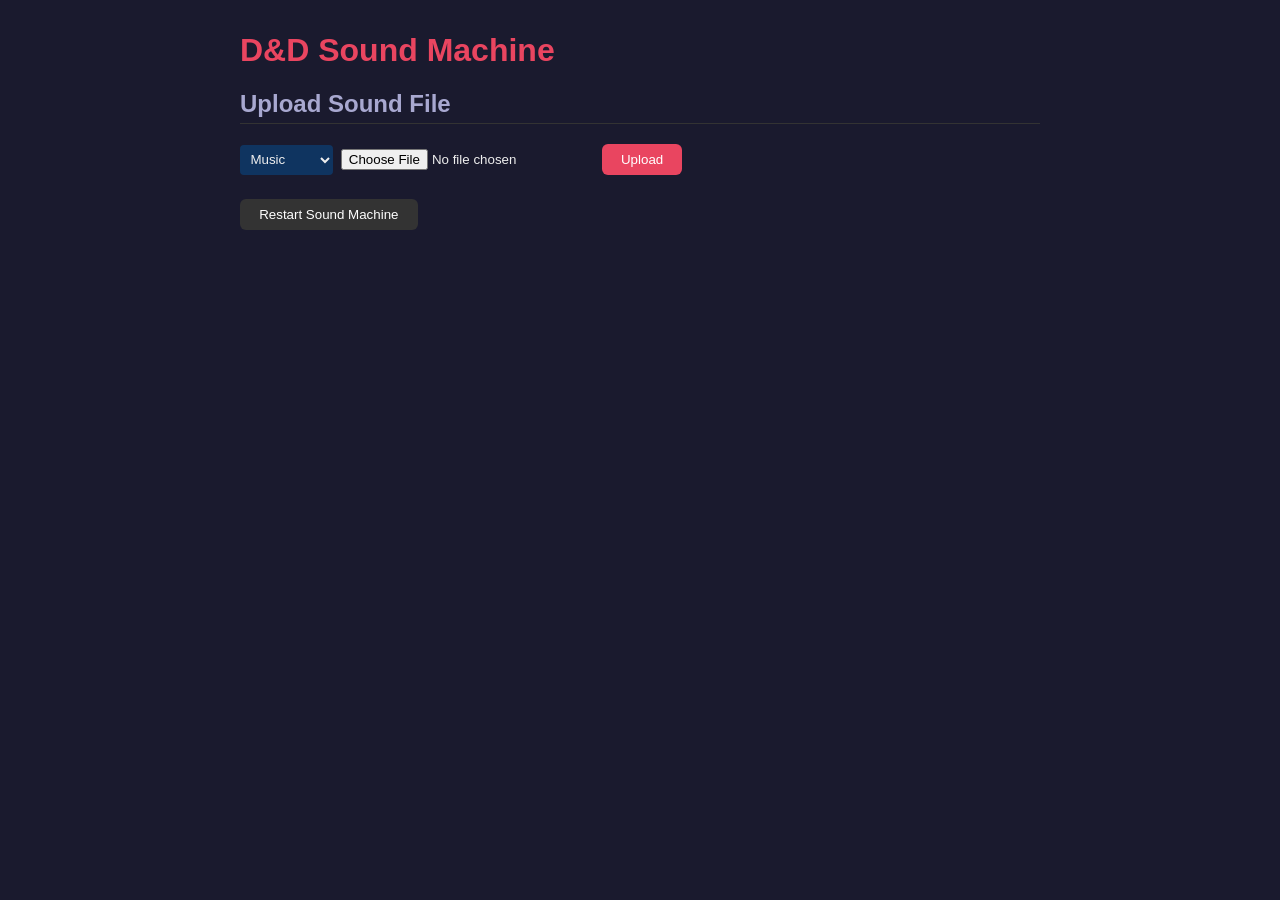
==== static/index.html @ 75ef9ec5 "feat: complete all phases — streaming music, web UI, sound files" ====
<!DOCTYPE html>
<html lang="en">
<head>
  <meta charset="UTF-8">
  <meta name="viewport" content="width=device-width, initial-scale=1.0">
  <title>D&D Sound Machine</title>
  <style>
    body { font-family: sans-serif; max-width: 800px; margin: 2rem auto; padding: 0 1rem; background: #1a1a2e; color: #eee; }
    h1 { color: #e94560; }
    h2 { color: #a8a8d0; border-bottom: 1px solid #333; padding-bottom: 0.3rem; }
    .grid { display: grid; grid-template-columns: repeat(3, 1fr); gap: 0.75rem; margin-bottom: 1.5rem; }
    .slot { background: #16213e; border: 1px solid #333; border-radius: 8px; padding: 0.75rem; }
    .slot label { display: block; font-size: 0.75rem; color: #888; margin-bottom: 0.4rem; }
    .slot select { width: 100%; background: #0f3460; color: #eee; border: none; padding: 0.3rem; border-radius: 4px; }
    .upload-row { display: flex; gap: 0.5rem; align-items: center; margin-bottom: 1.5rem; flex-wrap: wrap; }
    .upload-row select { background: #0f3460; color: #eee; border: none; padding: 0.4rem; border-radius: 4px; }
    button { background: #e94560; color: #fff; border: none; padding: 0.5rem 1.2rem; border-radius: 6px; cursor: pointer; }
    button:hover { background: #c73652; }
    button.secondary { background: #333; }
    button.secondary:hover { background: #555; }
    #status { margin-top: 1rem; padding: 0.5rem 1rem; border-radius: 6px; display: none; }
    #status.ok { background: #1a4a1a; color: #6f6; display: block; }
    #status.err { background: #4a1a1a; color: #f66; display: block; }
  </style>
</head>
<body>
  <h1>D&D Sound Machine</h1>

  <div id="groups"></div>

  <h2>Upload Sound File</h2>
  <div class="upload-row">
    <select id="upload-group">
      <option value="music">Music</option>
      <option value="ambiance">Ambiance</option>
      <option value="effects">Effects</option>
    </select>
    <input type="file" id="upload-file" accept=".wav,.ogg,.mp3">
    <button onclick="uploadFile()">Upload</button>
  </div>

  <button class="secondary" onclick="restartService()">Restart Sound Machine</button>
  <div id="status"></div>

  <script>
    let configData = {};
    const GROUP_LABELS = { music: "Music", ambiance: "Ambiance", effects: "Effects" };

    async function loadConfig() {
      const res = await fetch("/api/config");
      configData = await res.json();
      renderGroups();
    }

    function renderGroups() {
      const container = document.getElementById("groups");
      container.innerHTML = "";
      for (const [group, label] of Object.entries(GROUP_LABELS)) {
        const section = document.createElement("div");
        section.innerHTML = `<h2>${label}</h2>`;
        const grid = document.createElement("div");
        grid.className = "grid";
        const slots = configData.sounds[group];
        const available = configData.available[group];
        slots.forEach((current, i) => {
          const slot = document.createElement("div");
          slot.className = "slot";
          slot.innerHTML = `<label>Button ${i + 1}</label>`;
          const sel = document.createElement("select");
          sel.innerHTML = `<option value="">— none —</option>` +
            available.map(f => `<option value="${f}" ${f === current ? "selected" : ""}>${f.split("/").pop()}</option>`).join("");
          sel.onchange = () => remapSlot(group, i, sel.value || null);
          slot.appendChild(sel);
          grid.appendChild(slot);
        });
        section.appendChild(grid);
        container.appendChild(section);
      }
    }

    async function remapSlot(group, index, path) {
      const res = await fetch(`/api/sounds/${group}/${index}`, {
        method: "PUT",
        headers: { "Content-Type": "application/json" },
        body: JSON.stringify({ path }),
      });
      const data = await res.json();
      showStatus(data.ok ? "Saved!" : `Error: ${data.error}`, data.ok ? "ok" : "err");
    }

    async function uploadFile() {
      const group = document.getElementById("upload-group").value;
      const fileInput = document.getElementById("upload-file");
      if (!fileInput.files.length) { showStatus("Select a file first.", "err"); return; }
      const form = new FormData();
      form.append("file", fileInput.files[0]);
      const res = await fetch(`/api/upload/${group}`, { method: "POST", body: form });
      const data = await res.json();
      if (data.ok) {
        showStatus(`Uploaded: ${data.path}`, "ok");
        await loadConfig();
      } else {
        showStatus(`Error: ${data.error}`, "err");
      }
    }

    async function restartService() {
      showStatus("Restarting...", "ok");
      const res = await fetch("/api/restart", { method: "POST" });
      const data = await res.json();
      showStatus(data.ok ? "Restarted successfully." : `Error: ${data.error}`, data.ok ? "ok" : "err");
    }

    function showStatus(msg, cls) {
      const el = document.getElementById("status");
      el.textContent = msg;
      el.className = cls;
    }

    loadConfig();
  </script>
</body>
</html>
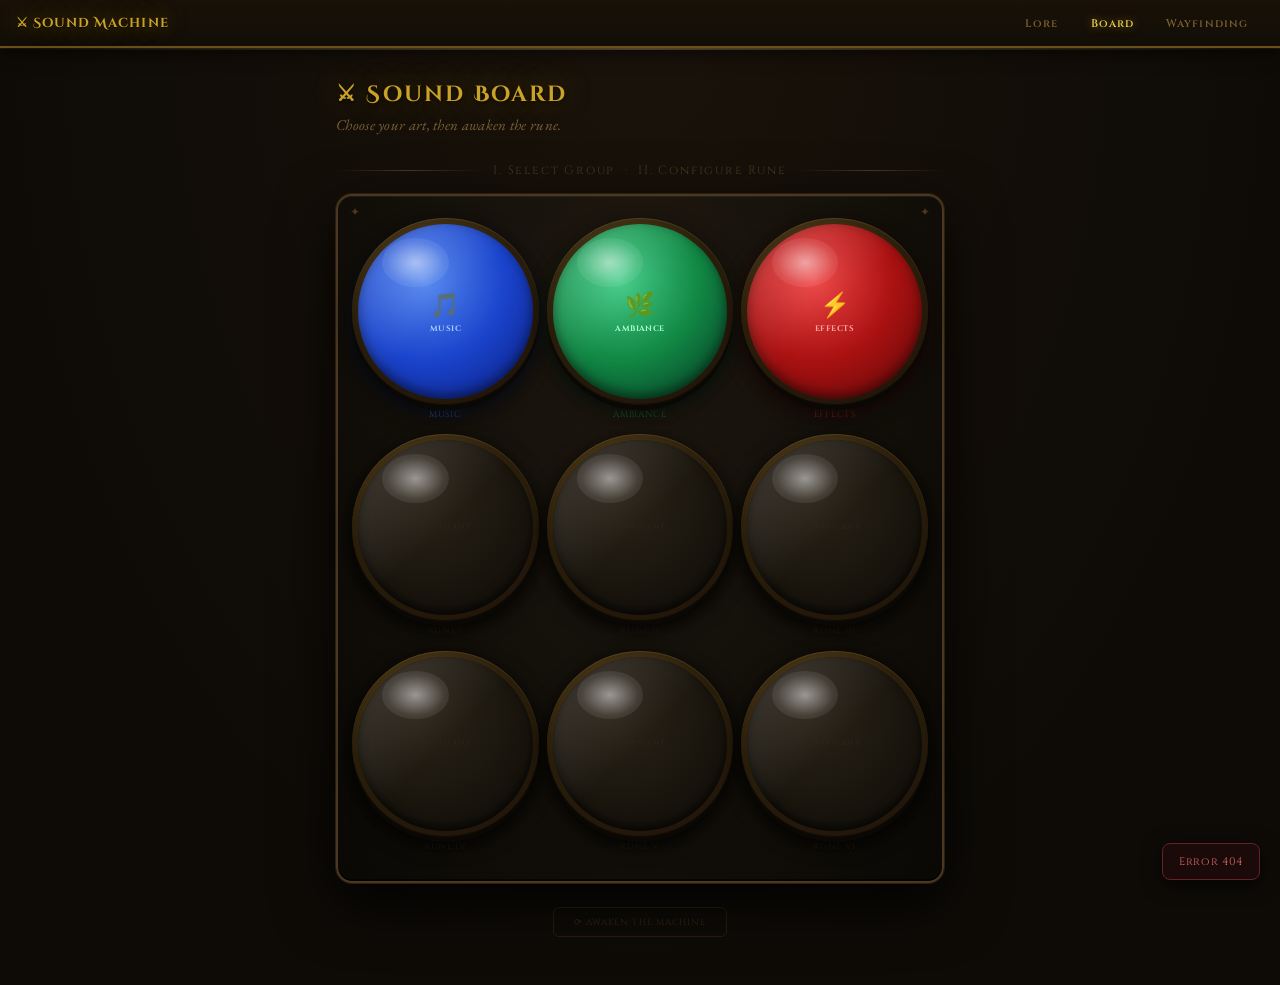
==== commit b670dbd3: "feat: D&D web UI redesign with playlist support - Redesign Flask web UI with D&D dark fantasy theme " ====
--- a/static/index.html
+++ b/static/index.html
@@ -3,121 +3,144 @@
 <head>
   <meta charset="UTF-8">
   <meta name="viewport" content="width=device-width, initial-scale=1.0">
-  <title>D&D Sound Machine</title>
-  <style>
-    body { font-family: sans-serif; max-width: 800px; margin: 2rem auto; padding: 0 1rem; background: #1a1a2e; color: #eee; }
-    h1 { color: #e94560; }
-    h2 { color: #a8a8d0; border-bottom: 1px solid #333; padding-bottom: 0.3rem; }
-    .grid { display: grid; grid-template-columns: repeat(3, 1fr); gap: 0.75rem; margin-bottom: 1.5rem; }
-    .slot { background: #16213e; border: 1px solid #333; border-radius: 8px; padding: 0.75rem; }
-    .slot label { display: block; font-size: 0.75rem; color: #888; margin-bottom: 0.4rem; }
-    .slot select { width: 100%; background: #0f3460; color: #eee; border: none; padding: 0.3rem; border-radius: 4px; }
-    .upload-row { display: flex; gap: 0.5rem; align-items: center; margin-bottom: 1.5rem; flex-wrap: wrap; }
-    .upload-row select { background: #0f3460; color: #eee; border: none; padding: 0.4rem; border-radius: 4px; }
-    button { background: #e94560; color: #fff; border: none; padding: 0.5rem 1.2rem; border-radius: 6px; cursor: pointer; }
-    button:hover { background: #c73652; }
-    button.secondary { background: #333; }
-    button.secondary:hover { background: #555; }
-    #status { margin-top: 1rem; padding: 0.5rem 1rem; border-radius: 6px; display: none; }
-    #status.ok { background: #1a4a1a; color: #6f6; display: block; }
-    #status.err { background: #4a1a1a; color: #f66; display: block; }
-  </style>
+  <title>Sound Machine — Board</title>
+  <link href="https://fonts.googleapis.com/css2?family=Cinzel:wght@400;600;700;900&family=Cinzel+Decorative:wght@400;700&family=EB+Garamond:ital,wght@0,400;0,600;1,400&display=swap" rel="stylesheet">
+  <link rel="stylesheet" href="/static/styles.css">
 </head>
 <body>
-  <h1>D&D Sound Machine</h1>
 
-  <div id="groups"></div>
+<nav>
+  <span class="brand">⚔ Sound Machine</span>
+  <a href="/lore">Lore</a>
+  <a href="/" class="active">Board</a>
+  <a href="/wifi">Wayfinding</a>
+</nav>
 
-  <h2>Upload Sound File</h2>
-  <div class="upload-row">
-    <select id="upload-group">
-      <option value="music">Music</option>
-      <option value="ambiance">Ambiance</option>
-      <option value="effects">Effects</option>
-    </select>
-    <input type="file" id="upload-file" accept=".wav,.ogg,.mp3">
-    <button onclick="uploadFile()">Upload</button>
+<main>
+  <h1>⚔ Sound Board</h1>
+  <p class="subtitle">Choose your art, then awaken the rune.</p>
+
+  <div class="divider">I. Select Group &nbsp;·&nbsp; II. Configure Rune</div>
+
+  <div class="cabinet">
+    <div class="grid">
+
+      <!-- Group row -->
+      <div class="arcade-btn btn-music" onclick="selectGroup('music')">
+        <div class="dome-wrap">
+          <div class="dome-face">
+            <span class="dome-icon">🎵</span>
+            <span class="dome-label">Music</span>
+          </div>
+        </div>
+        <div class="btn-label">Music</div>
+      </div>
+
+      <div class="arcade-btn btn-ambiance" onclick="selectGroup('ambiance')">
+        <div class="dome-wrap">
+          <div class="dome-face">
+            <span class="dome-icon">🌿</span>
+            <span class="dome-label">Ambiance</span>
+          </div>
+        </div>
+        <div class="btn-label">Ambiance</div>
+      </div>
+
+      <div class="arcade-btn btn-effects" onclick="selectGroup('effects')">
+        <div class="dome-wrap">
+          <div class="dome-face">
+            <span class="dome-icon">⚡</span>
+            <span class="dome-label">Effects</span>
+          </div>
+        </div>
+        <div class="btn-label">Effects</div>
+      </div>
+
+      <!-- Sound slots 0–5 -->
+      <div class="arcade-btn btn-sound" data-slot="0" onclick="selectSlot(0)">
+        <div class="dome-wrap">
+          <div class="dome-face">
+            <span class="dome-label dome-slot-label">dormant</span>
+            <span class="dome-sub dome-slot-sub"></span>
+          </div>
+        </div>
+        <div class="btn-label">Rune I</div>
+      </div>
+
+      <div class="arcade-btn btn-sound" data-slot="1" onclick="selectSlot(1)">
+        <div class="dome-wrap">
+          <div class="dome-face">
+            <span class="dome-label dome-slot-label">dormant</span>
+            <span class="dome-sub dome-slot-sub"></span>
+          </div>
+        </div>
+        <div class="btn-label">Rune II</div>
+      </div>
+
+      <div class="arcade-btn btn-sound" data-slot="2" onclick="selectSlot(2)">
+        <div class="dome-wrap">
+          <div class="dome-face">
+            <span class="dome-label dome-slot-label">dormant</span>
+            <span class="dome-sub dome-slot-sub"></span>
+          </div>
+        </div>
+        <div class="btn-label">Rune III</div>
+      </div>
+
+      <div class="arcade-btn btn-sound" data-slot="3" onclick="selectSlot(3)">
+        <div class="dome-wrap">
+          <div class="dome-face">
+            <span class="dome-label dome-slot-label">dormant</span>
+            <span class="dome-sub dome-slot-sub"></span>
+          </div>
+        </div>
+        <div class="btn-label">Rune IV</div>
+      </div>
+
+      <div class="arcade-btn btn-sound" data-slot="4" onclick="selectSlot(4)">
+        <div class="dome-wrap">
+          <div class="dome-face">
+            <span class="dome-label dome-slot-label">dormant</span>
+            <span class="dome-sub dome-slot-sub"></span>
+          </div>
+        </div>
+        <div class="btn-label">Rune V</div>
+      </div>
+
+      <div class="arcade-btn btn-sound" data-slot="5" onclick="selectSlot(5)">
+        <div class="dome-wrap">
+          <div class="dome-face">
+            <span class="dome-label dome-slot-label">dormant</span>
+            <span class="dome-sub dome-slot-sub"></span>
+          </div>
+        </div>
+        <div class="btn-label">Rune VI</div>
+      </div>
+
+    </div>
   </div>
 
-  <button class="secondary" onclick="restartService()">Restart Sound Machine</button>
-  <div id="status"></div>
+  <!-- Config panel — hidden until a slot is selected -->
+  <div class="panel" id="config-panel" hidden>
+    <div class="panel-header">
+      <span class="panel-title" id="panel-title">Rune I — Music</span>
+      <span class="badge" id="panel-badge">🎵 Music</span>
+    </div>
+    <div class="field-label">Button Label</div>
+    <input class="field-input" type="text" id="label-input" maxlength="32" placeholder="e.g. Battle Theme">
+    <div id="panel-content"></div>
+    <div class="panel-actions">
+      <button class="btn-ghost" onclick="cancelSlot()">Cancel</button>
+      <button class="btn-primary" onclick="saveSlot()">Inscribe</button>
+    </div>
+  </div>
 
-  <script>
-    let configData = {};
-    const GROUP_LABELS = { music: "Music", ambiance: "Ambiance", effects: "Effects" };
+  <div class="footer-actions">
+    <button class="btn-restart" onclick="restartDevice()">⟳ Awaken the Machine</button>
+  </div>
+</main>
 
-    async function loadConfig() {
-      const res = await fetch("/api/config");
-      configData = await res.json();
-      renderGroups();
-    }
-
-    function renderGroups() {
-      const container = document.getElementById("groups");
-      container.innerHTML = "";
-      for (const [group, label] of Object.entries(GROUP_LABELS)) {
-        const section = document.createElement("div");
-        section.innerHTML = `<h2>${label}</h2>`;
-        const grid = document.createElement("div");
-        grid.className = "grid";
-        const slots = configData.sounds[group];
-        const available = configData.available[group];
-        slots.forEach((current, i) => {
-          const slot = document.createElement("div");
-          slot.className = "slot";
-          slot.innerHTML = `<label>Button ${i + 1}</label>`;
-          const sel = document.createElement("select");
-          sel.innerHTML = `<option value="">— none —</option>` +
-            available.map(f => `<option value="${f}" ${f === current ? "selected" : ""}>${f.split("/").pop()}</option>`).join("");
-          sel.onchange = () => remapSlot(group, i, sel.value || null);
-          slot.appendChild(sel);
-          grid.appendChild(slot);
-        });
-        section.appendChild(grid);
-        container.appendChild(section);
-      }
-    }
-
-    async function remapSlot(group, index, path) {
-      const res = await fetch(`/api/sounds/${group}/${index}`, {
-        method: "PUT",
-        headers: { "Content-Type": "application/json" },
-        body: JSON.stringify({ path }),
-      });
-      const data = await res.json();
-      showStatus(data.ok ? "Saved!" : `Error: ${data.error}`, data.ok ? "ok" : "err");
-    }
-
-    async function uploadFile() {
-      const group = document.getElementById("upload-group").value;
-      const fileInput = document.getElementById("upload-file");
-      if (!fileInput.files.length) { showStatus("Select a file first.", "err"); return; }
-      const form = new FormData();
-      form.append("file", fileInput.files[0]);
-      const res = await fetch(`/api/upload/${group}`, { method: "POST", body: form });
-      const data = await res.json();
-      if (data.ok) {
-        showStatus(`Uploaded: ${data.path}`, "ok");
-        await loadConfig();
-      } else {
-        showStatus(`Error: ${data.error}`, "err");
-      }
-    }
-
-    async function restartService() {
-      showStatus("Restarting...", "ok");
-      const res = await fetch("/api/restart", { method: "POST" });
-      const data = await res.json();
-      showStatus(data.ok ? "Restarted successfully." : `Error: ${data.error}`, data.ok ? "ok" : "err");
-    }
-
-    function showStatus(msg, cls) {
-      const el = document.getElementById("status");
-      el.textContent = msg;
-      el.className = cls;
-    }
-
-    loadConfig();
-  </script>
+<script src="/static/utils.js"></script>
+<script src="/static/board.js"></script>
 </body>
 </html>
--- a/static/styles.css
+++ b/static/styles.css
@@ -0,0 +1,375 @@
+/* === D&D Sound Machine — shared styles === */
+
+/* ── Reset ── */
+*, *::before, *::after { box-sizing: border-box; margin: 0; padding: 0; }
+
+/* ── Body ── */
+body {
+  background: #0e0b07;
+  color: #d4b483;
+  font-family: 'EB Garamond', Georgia, serif;
+  min-height: 100vh;
+  background-image:
+    radial-gradient(ellipse at 50% 0%, #1a120a 0%, #0e0b07 70%),
+    url("data:image/svg+xml,%3Csvg width='60' height='60' viewBox='0 0 60 60' xmlns='http://www.w3.org/2000/svg'%3E%3Cg fill='none' fill-rule='evenodd'%3E%3Cg fill='%23ffffff' fill-opacity='0.015'%3E%3Cpath d='M36 34v-4h-2v4h-4v2h4v4h2v-4h4v-2h-4zm0-30V0h-2v4h-4v2h4v4h2V6h4V4h-4zM6 34v-4H4v4H0v2h4v4h2v-4h4v-2H6zM6 4V0H4v4H0v2h4v4h2V6h4V4H6z'/%3E%3C/g%3E%3C/g%3E%3C/svg%3E");
+}
+
+/* ── Nav ── */
+nav {
+  background: linear-gradient(180deg, #1a1108 0%, #110e06 100%);
+  border-bottom: 2px solid #6b4e1a;
+  display: flex; align-items: center; padding: 0 16px;
+  box-shadow: 0 2px 20px rgba(0,0,0,0.8), 0 1px 0 rgba(212,180,100,0.1);
+  position: relative;
+}
+nav::after {
+  content: '';
+  position: absolute; bottom: -4px; left: 0; right: 0; height: 2px;
+  background: linear-gradient(90deg, transparent, rgba(212,180,100,0.3), transparent);
+}
+nav .brand {
+  padding: 14px 0;
+  font-family: 'Cinzel Decorative', serif;
+  color: #c9a227; font-size: 13px; font-weight: 700;
+  text-shadow: 0 0 20px rgba(201,162,39,0.6), 0 1px 0 rgba(0,0,0,0.8);
+  margin-right: auto; letter-spacing: 0.08em;
+}
+nav a {
+  padding: 14px 16px; color: #7a6030;
+  font-family: 'Cinzel', serif; font-size: 11px;
+  text-decoration: none; letter-spacing: 0.1em;
+  transition: color 0.2s; font-weight: 600;
+}
+nav a:hover { color: #c9a227; }
+nav a.active { color: #e8c84a; text-shadow: 0 0 10px rgba(232,200,74,0.5); }
+
+/* ── Main content area ── */
+main { max-width: 640px; margin: 0 auto; padding: 32px 16px 48px; }
+
+/* ── Headings ── */
+h1 {
+  font-family: 'Cinzel Decorative', serif;
+  font-size: clamp(16px, 4vw, 22px);
+  color: #c9a227;
+  text-shadow: 0 0 30px rgba(201,162,39,0.4), 0 2px 4px rgba(0,0,0,0.8);
+  margin-bottom: 6px; letter-spacing: 0.1em;
+}
+.subtitle, .page-subtitle {
+  font-size: 15px; color: #7a6030;
+  margin-bottom: 28px; font-style: italic; letter-spacing: 0.02em;
+}
+
+/* ── Decorative divider ── */
+.divider {
+  display: flex; align-items: center; gap: 12px;
+  margin-bottom: 16px; color: #4a3820;
+  font-size: 12px; letter-spacing: 0.15em; font-family: 'Cinzel', serif;
+}
+.divider::before, .divider::after {
+  content: ''; flex: 1; height: 1px;
+  background: linear-gradient(90deg, transparent, #4a3820, transparent);
+}
+
+/* ── Section card (instructions, wifi) ── */
+.section-card {
+  background: linear-gradient(180deg, #1a1308 0%, #120e07 100%);
+  border: 1px solid #4a3820; border-radius: 12px;
+  padding: 24px; margin-bottom: 20px;
+  box-shadow: 0 0 0 1px #2a1e0f, 0 8px 32px rgba(0,0,0,0.6);
+  position: relative;
+}
+.section-card::before {
+  content: ''; position: absolute;
+  top: 0; left: 20px; right: 20px; height: 1px;
+  background: linear-gradient(90deg, transparent, rgba(201,162,39,0.25), transparent);
+}
+.section-icon { font-size: 28px; margin-bottom: 12px; display: block; }
+.section-title {
+  font-family: 'Cinzel', serif; font-size: 14px; font-weight: 700;
+  color: #c9a227; letter-spacing: 0.1em; text-transform: uppercase; margin-bottom: 14px;
+}
+
+/* ── Steps ── */
+.steps { display: flex; flex-direction: column; gap: 10px; }
+.step { display: flex; gap: 12px; align-items: flex-start; }
+.step-num {
+  font-family: 'Cinzel', serif; font-size: 10px; font-weight: 700;
+  color: #c9a227; background: #1a1308; border: 1px solid #4a3820;
+  border-radius: 50%; width: 22px; height: 22px;
+  display: flex; align-items: center; justify-content: center;
+  flex-shrink: 0; margin-top: 2px;
+}
+.step-text { font-size: 15px; line-height: 1.6; color: #b8955a; }
+.step-text strong { color: #d4b483; font-weight: 600; }
+.step-text code {
+  font-family: monospace; background: #0a0805;
+  border: 1px solid #2a1e0f; border-radius: 3px;
+  padding: 1px 5px; font-size: 13px; color: #c9a227;
+}
+.callout {
+  background: #0e0c06; border-left: 3px solid #c9a227;
+  border-radius: 0 6px 6px 0; padding: 10px 14px; margin-top: 14px;
+  font-size: 13px; color: #7a6030; font-style: italic; line-height: 1.6;
+}
+
+/* ── Mini button illustration (instructions page) ── */
+.btn-group-row { display: flex; gap: 8px; margin: 10px 0 4px; flex-wrap: wrap; }
+.mini-btn {
+  border-radius: 50%; width: 38px; height: 38px;
+  display: flex; align-items: center; justify-content: center;
+  font-size: 16px; box-shadow: 0 3px 0 rgba(0,0,0,0.6); flex-shrink: 0;
+}
+.mini-btn.blue  { background: radial-gradient(circle at 38% 35%, #5588ee, #1a44cc 55%, #0a1a7a); }
+.mini-btn.green { background: radial-gradient(circle at 38% 35%, #44cc88, #118844 55%, #063322); }
+.mini-btn.red   { background: radial-gradient(circle at 38% 35%, #ee4444, #aa1111 55%, #5a0808); }
+.mini-btn.dark  { background: radial-gradient(circle at 38% 35%, #2a2218, #1a160e); border: 1px solid #3a2a14; }
+.mini-btn.purple { background: radial-gradient(circle at 38% 35%, #8855cc, #4422aa 55%, #1a0a55); }
+.mini-label { font-family: 'Cinzel', serif; font-size: 9px; color: #4a3820; text-align: center; width: 38px; }
+.mini-group { display: flex; flex-direction: column; align-items: center; gap: 3px; }
+.arrow { font-size: 18px; color: #4a3820; display: flex; align-items: center; padding-top: 6px; }
+
+/* ── Cabinet ── */
+.cabinet {
+  background: radial-gradient(ellipse at 50% 10%, #1e1710 0%, #120f09 60%, #0a0805 100%);
+  border: 2px solid #4a3820; border-radius: 16px; padding: 28px 20px; margin-bottom: 24px;
+  box-shadow:
+    0 0 0 1px #2a1e0f, 0 20px 60px rgba(0,0,0,0.9),
+    inset 0 1px 0 rgba(212,180,100,0.08), inset 0 -2px 0 rgba(0,0,0,0.6);
+  position: relative;
+}
+.cabinet::before { content: '✦'; position: absolute; top: 8px; left: 12px; color: #4a3820; font-size: 12px; }
+.cabinet::after  { content: '✦'; position: absolute; top: 8px; right: 12px; color: #4a3820; font-size: 12px; }
+
+/* ── Button grid ── */
+.grid { display: grid; grid-template-columns: repeat(3, 1fr); gap: 20px; }
+
+/* ── Arcade button base ── */
+.arcade-btn {
+  display: flex; flex-direction: column; align-items: center; gap: 9px;
+  cursor: pointer; user-select: none;
+}
+.arcade-btn:active .dome-wrap { transform: translateY(3px); }
+.dome-wrap {
+  width: 100%; aspect-ratio: 1; border-radius: 50%; position: relative;
+  transition: transform 0.08s ease;
+}
+.dome-wrap::before {
+  content: ''; position: absolute; inset: -6px; border-radius: 50%;
+  background: radial-gradient(circle at 40% 30%, #5a4520, #2a1e0a 50%, #1a1008);
+  box-shadow:
+    0 5px 0 #0a0805, 0 8px 20px rgba(0,0,0,0.9),
+    inset 0 1px 0 rgba(212,180,100,0.15), inset 0 -1px 0 rgba(0,0,0,0.5);
+  z-index: 0;
+}
+.dome-face {
+  position: absolute; inset: 0; border-radius: 50%; z-index: 1;
+  display: flex; flex-direction: column; align-items: center; justify-content: center;
+  gap: 3px; overflow: hidden;
+}
+.dome-face::before {
+  content: ''; position: absolute; inset: 0; border-radius: 50%;
+  background: linear-gradient(135deg, rgba(255,255,255,0.15) 0%, transparent 50%); z-index: 3;
+}
+.dome-face::after {
+  content: ''; position: absolute; top: 8%; left: 14%; width: 38%; height: 28%;
+  background: radial-gradient(ellipse, rgba(255,255,255,0.5) 0%, rgba(255,255,255,0.1) 60%, transparent 100%);
+  border-radius: 50%; z-index: 4;
+}
+.dome-icon { font-size: clamp(18px, 3.8vw, 24px); position: relative; z-index: 2; }
+.dome-label {
+  font-family: 'Cinzel', serif; font-size: clamp(6px, 1.3vw, 8px); font-weight: 700;
+  position: relative; z-index: 2; text-align: center; padding: 0 4px;
+  line-height: 1.4; letter-spacing: 0.06em; text-transform: uppercase;
+}
+.dome-sub {
+  font-family: 'EB Garamond', serif; font-size: clamp(7px, 1.3vw, 9px);
+  position: relative; z-index: 2; opacity: 0.8; font-style: italic;
+}
+.btn-label {
+  font-family: 'Cinzel', serif; font-size: clamp(7px, 1.4vw, 9px);
+  text-align: center; letter-spacing: 0.08em; text-transform: uppercase; line-height: 1.4;
+}
+
+/* ── Music button — sapphire ── */
+.btn-music .dome-face {
+  background: radial-gradient(circle at 38% 32%, #5588ee, #1a44cc 50%, #0a1a7a);
+  box-shadow: inset 0 -4px 12px rgba(0,0,0,0.5);
+}
+.btn-music .dome-wrap { box-shadow: 0 5px 0 #06103a, 0 8px 20px rgba(20,60,180,0.4); }
+.btn-music.active .dome-face { background: radial-gradient(circle at 38% 32%, #88aaff, #3366ee 50%, #1122aa); }
+.btn-music.active .dome-wrap { box-shadow: 0 5px 0 #0a1a6a, 0 0 30px rgba(80,120,255,0.7), 0 0 60px rgba(80,120,255,0.3); }
+.btn-music .dome-label { color: #aaccff; }
+.btn-music .btn-label { color: #3355aa; }
+.btn-music.active .btn-label { color: #7799ee; text-shadow: 0 0 10px rgba(80,120,255,0.6); }
+
+/* ── Ambiance button — emerald ── */
+.btn-ambiance .dome-face {
+  background: radial-gradient(circle at 38% 32%, #44cc88, #118844 50%, #063322);
+  box-shadow: inset 0 -4px 12px rgba(0,0,0,0.5);
+}
+.btn-ambiance .dome-wrap { box-shadow: 0 5px 0 #031a11, 0 8px 20px rgba(20,120,60,0.4); }
+.btn-ambiance.active .dome-face { background: radial-gradient(circle at 38% 32%, #88ffcc, #22cc77 50%, #0a5533); }
+.btn-ambiance.active .dome-wrap { box-shadow: 0 5px 0 #063322, 0 0 30px rgba(40,200,100,0.7), 0 0 60px rgba(40,200,100,0.3); }
+.btn-ambiance .dome-label { color: #aaffcc; }
+.btn-ambiance .btn-label { color: #226633; }
+.btn-ambiance.active .btn-label { color: #44bb88; text-shadow: 0 0 10px rgba(40,200,100,0.6); }
+
+/* ── Effects button — ruby ── */
+.btn-effects .dome-face {
+  background: radial-gradient(circle at 38% 32%, #ee4444, #aa1111 50%, #5a0808);
+  box-shadow: inset 0 -4px 12px rgba(0,0,0,0.5);
+}
+.btn-effects .dome-wrap { box-shadow: 0 5px 0 #2a0505, 0 8px 20px rgba(150,20,20,0.4); }
+.btn-effects.active .dome-face { background: radial-gradient(circle at 38% 32%, #ff8888, #ee2222 50%, #880808); }
+.btn-effects.active .dome-wrap { box-shadow: 0 5px 0 #440404, 0 0 30px rgba(220,50,50,0.7), 0 0 60px rgba(220,50,50,0.3); }
+.btn-effects .dome-label { color: #ffaaaa; }
+.btn-effects .btn-label { color: #882222; }
+.btn-effects.active .btn-label { color: #dd6666; text-shadow: 0 0 10px rgba(220,50,50,0.6); }
+
+/* ── Sound slot buttons — amethyst / stone ── */
+.btn-sound .dome-face {
+  background: radial-gradient(circle at 38% 32%, #2a2218, #1a160e 55%, #0e0b07);
+  box-shadow: inset 0 -4px 10px rgba(0,0,0,0.7);
+}
+.btn-sound .dome-wrap { box-shadow: 0 4px 0 #050403, 0 6px 14px rgba(0,0,0,0.7); }
+.btn-sound.has-sound .dome-face {
+  background: radial-gradient(circle at 38% 32%, #8855cc, #4422aa 55%, #1a0a55);
+  box-shadow: inset 0 -4px 12px rgba(0,0,0,0.5);
+}
+.btn-sound.has-sound .dome-wrap { box-shadow: 0 5px 0 #0d0528, 0 8px 20px rgba(80,40,160,0.4); }
+.btn-sound.selected .dome-face { background: radial-gradient(circle at 38% 32%, #bb88ff, #7733dd 55%, #2a0a88); }
+.btn-sound.selected .dome-wrap { box-shadow: 0 5px 0 #180550, 0 0 28px rgba(160,80,255,0.7), 0 0 56px rgba(160,80,255,0.3); }
+.btn-sound .dome-label { color: #2a2218; font-style: italic; }
+.btn-sound.has-sound .dome-label { color: #ddbbff; font-style: normal; }
+.btn-sound.selected .dome-label { color: #fff; text-shadow: 0 0 8px rgba(200,150,255,0.8); font-style: normal; }
+.btn-sound .btn-label { color: #2a1e0f; }
+.btn-sound.has-sound .btn-label { color: #6633aa; }
+.btn-sound.selected .btn-label { color: #aa77ee; text-shadow: 0 0 8px rgba(160,80,255,0.5); }
+
+/* ── Config panel ── */
+.panel {
+  background: linear-gradient(180deg, #1a1308 0%, #120e07 100%);
+  border: 1px solid #4a3820; border-radius: 12px;
+  padding: 20px; margin-bottom: 20px;
+  box-shadow: 0 0 0 1px #2a1e0f, 0 8px 32px rgba(0,0,0,0.8), inset 0 1px 0 rgba(212,180,100,0.06);
+  animation: slideIn 0.2s ease; position: relative;
+}
+.panel::before {
+  content: ''; position: absolute; top: 0; left: 20px; right: 20px; height: 1px;
+  background: linear-gradient(90deg, transparent, rgba(201,162,39,0.3), transparent);
+}
+@keyframes slideIn {
+  from { opacity: 0; transform: translateY(-6px); }
+  to   { opacity: 1; transform: translateY(0); }
+}
+.panel-header { display: flex; justify-content: space-between; align-items: center; margin-bottom: 16px; }
+.panel-title { font-family: 'Cinzel', serif; font-size: 13px; font-weight: 700; color: #c9a227; letter-spacing: 0.08em; }
+.badge { font-family: 'Cinzel', serif; font-size: 10px; padding: 3px 10px; border-radius: 4px; background: #1a1308; border: 1px solid #4a3820; color: #c9a227; letter-spacing: 0.06em; }
+
+/* ── Form fields ── */
+.field-label {
+  font-family: 'Cinzel', serif; font-size: 9px; color: #7a6030;
+  text-transform: uppercase; letter-spacing: 0.12em; margin-bottom: 6px; font-weight: 600;
+}
+.field-input {
+  width: 100%; background: #0e0b07; border: 1px solid #3a2a14; border-radius: 6px;
+  padding: 8px 12px; color: #d4b483; font-size: 14px; font-family: 'EB Garamond', serif;
+  outline: none; margin-bottom: 16px;
+}
+.field-input:focus { border-color: #8a6820; box-shadow: 0 0 8px rgba(201,162,39,0.15); }
+.field-select {
+  width: 100%; background: #0e0b07; border: 1px solid #3a2a14; border-radius: 6px;
+  padding: 8px 12px; color: #d4b483; font-size: 14px; font-family: 'EB Garamond', serif;
+  outline: none; margin-bottom: 16px; cursor: pointer;
+}
+.field-select:focus { border-color: #8a6820; box-shadow: 0 0 8px rgba(201,162,39,0.15); }
+.field-select option { background: #120e07; }
+
+/* ── Playlist ── */
+.playlist { display: flex; flex-direction: column; gap: 5px; margin-bottom: 8px; }
+.track-row {
+  display: flex; align-items: center; gap: 8px;
+  background: #0a0805; border: 1px solid #2a1e0f; border-radius: 6px; padding: 7px 10px;
+}
+.track-name { flex: 1; font-size: 13px; color: #a08840; font-family: 'EB Garamond', serif; font-style: italic; }
+.track-remove {
+  color: #2a1e0f; font-size: 12px; cursor: pointer;
+  background: none; border: none; padding: 2px 6px; border-radius: 4px; transition: color 0.15s;
+}
+.track-remove:hover { color: #993333; }
+
+/* ── Buttons ── */
+.btn-add {
+  display: flex; align-items: center; gap: 6px;
+  font-family: 'Cinzel', serif; font-size: 9px; letter-spacing: 0.08em; color: #6a5020;
+  background: none; border: 1px dashed #3a2a14; border-radius: 6px;
+  padding: 8px 12px; cursor: pointer; width: 100%; justify-content: center;
+  margin-bottom: 8px; text-transform: uppercase; transition: all 0.15s;
+}
+.btn-add:hover { color: #c9a227; border-color: #6a5020; background: rgba(201,162,39,0.04); }
+.btn-primary {
+  background: linear-gradient(180deg, #8a6820, #5a4214); color: #f0d078;
+  border: 1px solid #c9a227; border-radius: 6px; padding: 8px 18px;
+  font-size: 10px; font-family: 'Cinzel', serif; font-weight: 700;
+  letter-spacing: 0.1em; text-transform: uppercase; cursor: pointer;
+  box-shadow: 0 2px 8px rgba(0,0,0,0.5); transition: all 0.15s;
+}
+.btn-primary:hover { background: linear-gradient(180deg, #a07824, #6a4e18); box-shadow: 0 0 12px rgba(201,162,39,0.3); }
+.btn-primary:disabled { opacity: 0.5; cursor: not-allowed; }
+.btn-ghost {
+  background: none; color: #4a3820; border: 1px solid #2a1e0f; border-radius: 6px;
+  padding: 8px 18px; font-size: 10px; font-family: 'Cinzel', serif;
+  letter-spacing: 0.1em; text-transform: uppercase; cursor: pointer; transition: color 0.15s;
+}
+.btn-ghost:hover { color: #6a5030; }
+.btn-restart {
+  background: none; border: 1px solid #2a1e0f; color: #3a2a14; border-radius: 6px;
+  padding: 8px 20px; font-size: 9px; font-family: 'Cinzel', serif;
+  letter-spacing: 0.1em; text-transform: uppercase; cursor: pointer; transition: all 0.15s;
+}
+.btn-restart:hover { border-color: #4a3820; color: #6a5030; }
+.panel-actions { display: flex; justify-content: flex-end; gap: 8px; }
+.footer-actions { display: flex; justify-content: center; margin-top: 8px; }
+
+/* ── Toast ── */
+.toast {
+  position: fixed; bottom: 20px; right: 20px;
+  padding: 10px 16px; border-radius: 8px;
+  font-family: 'Cinzel', serif; font-size: 11px;
+  letter-spacing: 0.06em; max-width: 280px;
+  box-shadow: 0 4px 20px rgba(0,0,0,0.8);
+  animation: toastIn 0.2s ease; z-index: 1000;
+}
+.toast-info    { background: #1a1308; border: 1px solid #4a3820; color: #c9a227; }
+.toast-success { background: #0a1a0a; border: 1px solid #226633; color: #44bb88; }
+.toast-error   { background: #1a0a0a; border: 1px solid #662222; color: #dd6666; }
+@keyframes toastIn {
+  from { opacity: 0; transform: translateY(8px); }
+  to   { opacity: 1; transform: translateY(0); }
+}
+
+/* ── WiFi page ── */
+.wifi-network-list { list-style: none; padding: 0; margin-top: 16px; }
+.wifi-network-list li {
+  padding: 10px 14px; margin: 5px 0;
+  background: #0e0b07; border: 1px solid #2a1e0f; border-radius: 6px;
+  cursor: pointer; display: flex; justify-content: space-between; align-items: center;
+  font-family: 'EB Garamond', serif; font-size: 15px; color: #b8955a; transition: all 0.15s;
+}
+.wifi-network-list li:hover { border-color: #4a3820; color: #d4b483; }
+.wifi-network-list li.selected { background: #1a0a55; border-color: #7733dd; color: #ddbbff; }
+.wifi-signal { color: #4a3820; font-size: 12px; white-space: nowrap; margin-left: 12px; font-family: 'Cinzel', serif; }
+.wifi-status {
+  margin-top: 16px; padding: 10px 14px; border-radius: 6px; display: none;
+  font-family: 'EB Garamond', serif; font-size: 15px;
+}
+.wifi-status.error   { background: #1a0a0a; border: 1px solid #662222; color: #dd6666; }
+.wifi-status.success { background: #0a1a0a; border: 1px solid #226633; color: #44bb88; }
+
+/* ── Responsive ── */
+@media (max-width: 400px) {
+  .grid { gap: 12px; }
+  main { padding: 20px 12px 32px; }
+  nav .brand { font-size: 11px; }
+  nav a { padding: 12px 10px; font-size: 10px; }
+}
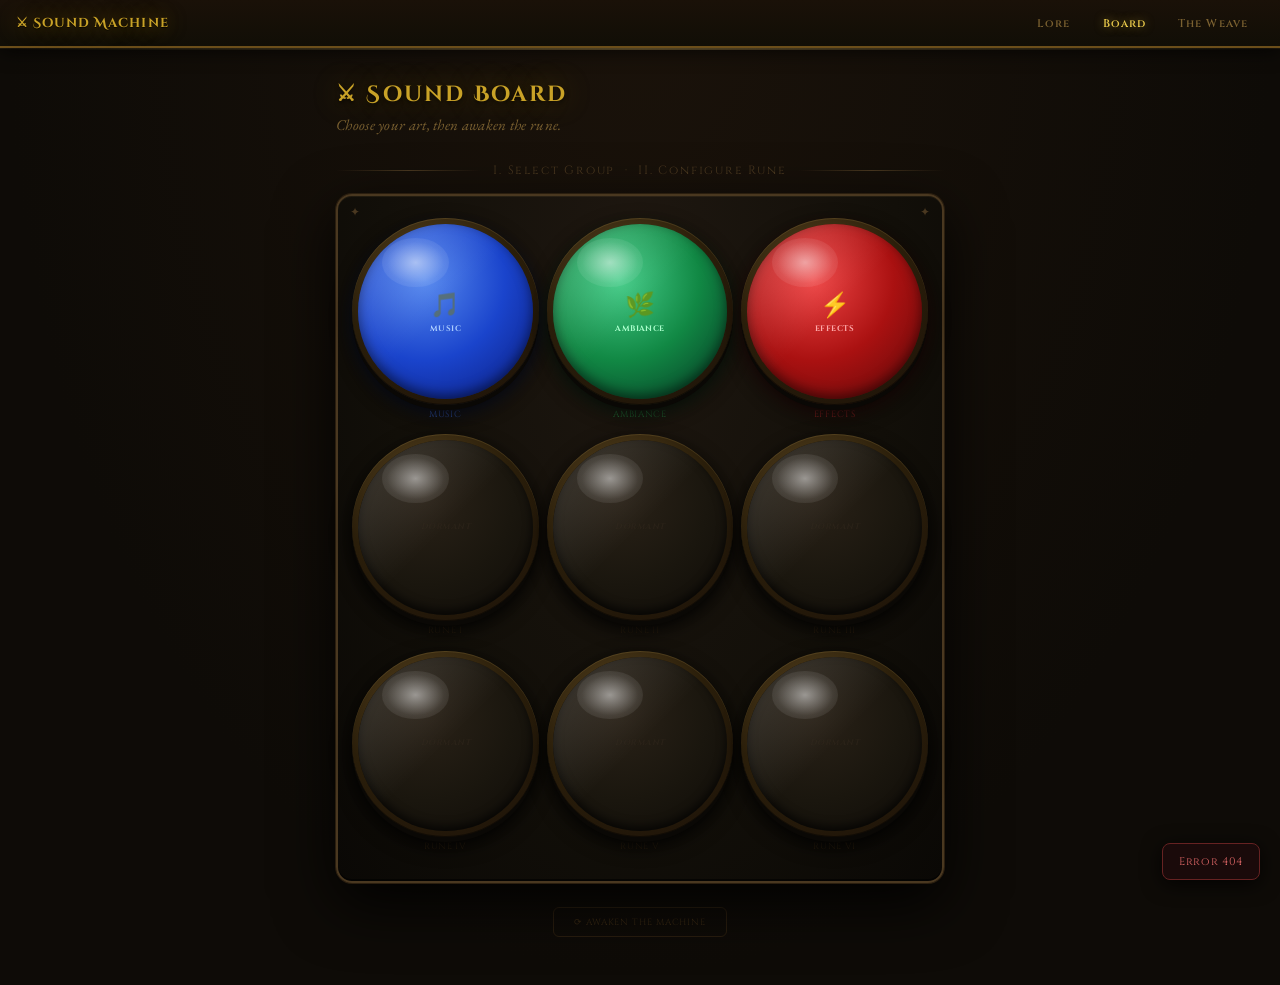
==== commit e97e6896: "fix: rename Wayfinding tab to The Weave and fix Lore nav link Renamed the WiFi tab from "Wayfinding"" ====
--- a/static/index.html
+++ b/static/index.html
@@ -11,9 +11,9 @@
 
 <nav>
   <span class="brand">⚔ Sound Machine</span>
-  <a href="/lore">Lore</a>
+  <a href="/static/instructions.html">Lore</a>
   <a href="/" class="active">Board</a>
-  <a href="/wifi">Wayfinding</a>
+  <a href="/wifi">The Weave</a>
 </nav>
 
 <main>
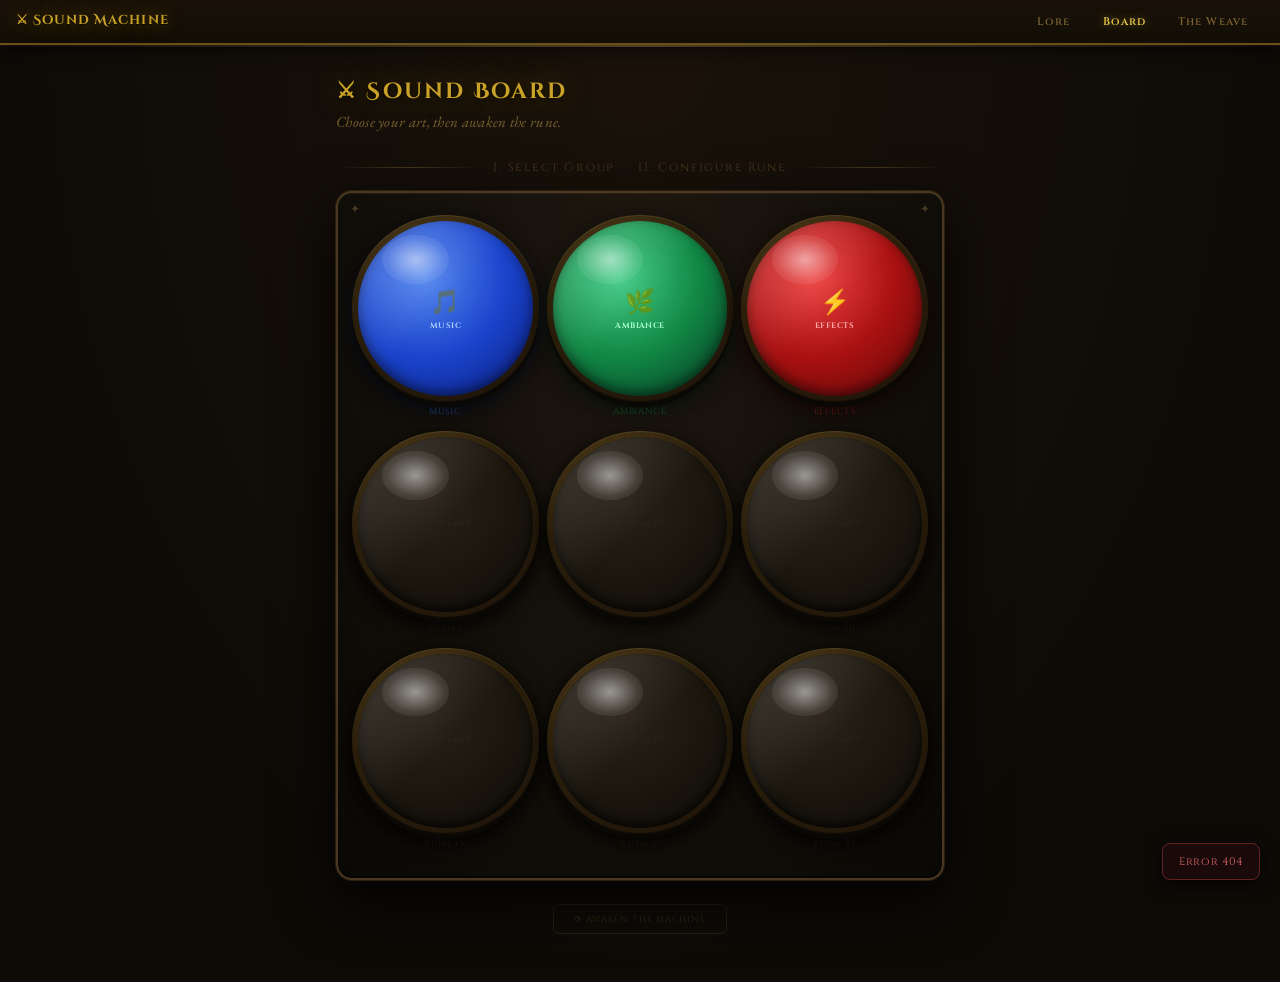
==== commit eca93924: "show connected network" ====
--- a/static/index.html
+++ b/static/index.html
@@ -10,7 +10,10 @@
 <body>
 
 <nav>
-  <span class="brand">⚔ Sound Machine</span>
+  <div class="brand-block">
+    <span class="brand">⚔ Sound Machine</span>
+    <span id="wifi-indicator" class="wifi-nav-status"></span>
+  </div>
   <a href="/static/instructions.html">Lore</a>
   <a href="/" class="active">Board</a>
   <a href="/wifi">The Weave</a>
@@ -142,5 +145,12 @@
 
 <script src="/static/utils.js"></script>
 <script src="/static/board.js"></script>
+<script>
+  fetch('/api/wifi/status').then(r => r.json()).then(d => {
+    const el = document.getElementById('wifi-indicator');
+    if (d.ssid) { el.textContent = '● ' + d.ssid; el.className = 'wifi-nav-status connected'; }
+    else         { el.textContent = '● No network'; el.className = 'wifi-nav-status disconnected'; }
+  }).catch(() => {});
+</script>
 </body>
 </html>
--- a/static/styles.css
+++ b/static/styles.css
@@ -28,12 +28,20 @@
   background: linear-gradient(90deg, transparent, rgba(212,180,100,0.3), transparent);
 }
 nav .brand {
-  padding: 14px 0;
   font-family: 'Cinzel Decorative', serif;
   color: #c9a227; font-size: 13px; font-weight: 700;
   text-shadow: 0 0 20px rgba(201,162,39,0.6), 0 1px 0 rgba(0,0,0,0.8);
-  margin-right: auto; letter-spacing: 0.08em;
-}
+  letter-spacing: 0.08em;
+}
+.brand-block {
+  display: flex; flex-direction: column; justify-content: center;
+  margin-right: auto; padding: 10px 0; gap: 3px;
+}
+.wifi-nav-status {
+  font-family: 'Cinzel', serif; font-size: 8px; letter-spacing: 0.06em;
+}
+.wifi-nav-status.connected    { color: #44bb88; }
+.wifi-nav-status.disconnected { color: #dd6666; }
 nav a {
   padding: 14px 16px; color: #7a6030;
   font-family: 'Cinzel', serif; font-size: 11px;
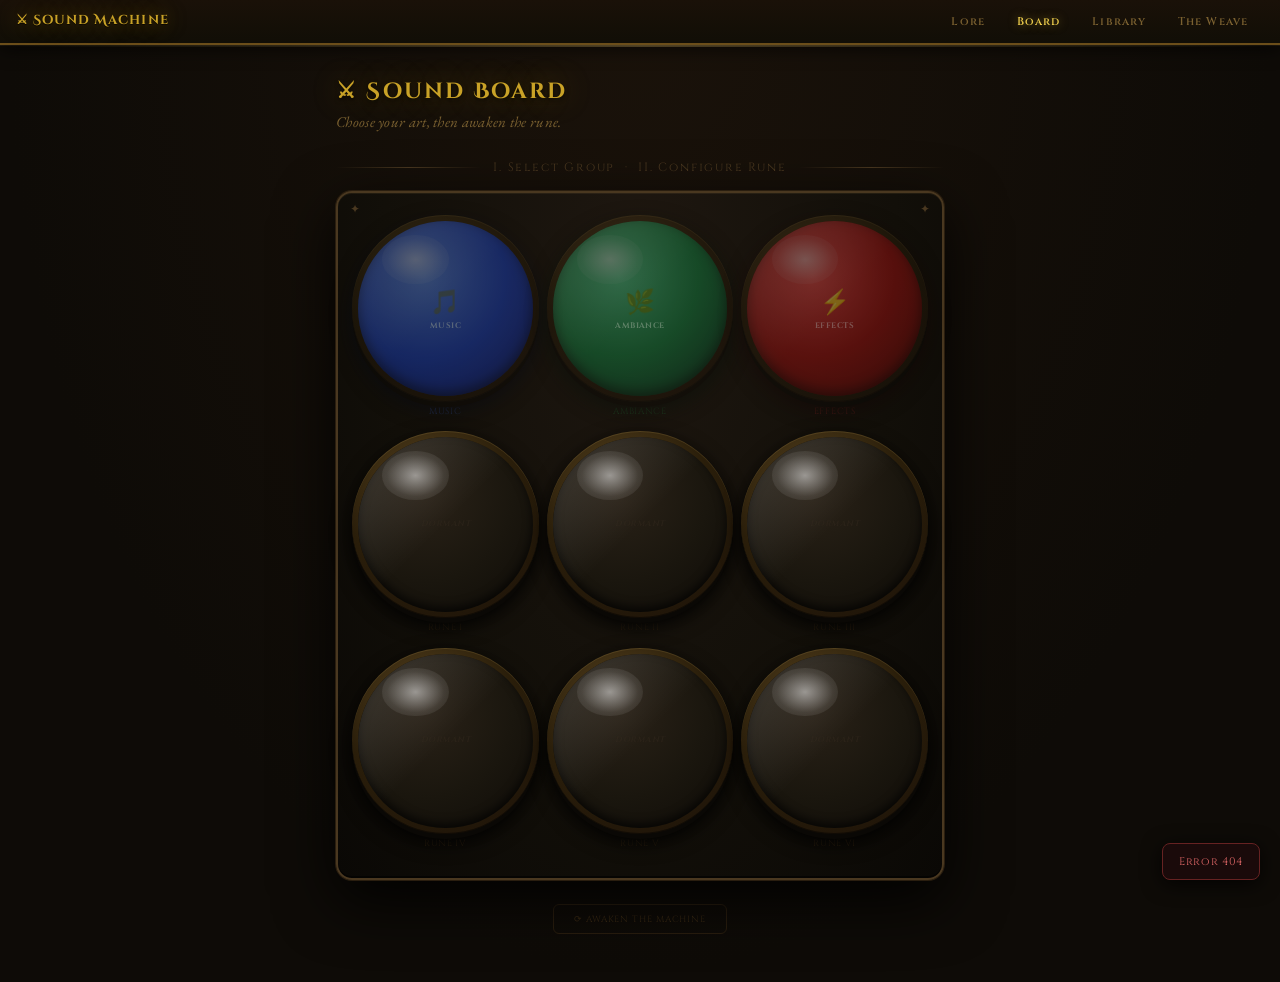
==== commit 6a7c939e: "feat: add Sound Library tab with upload, labels, preview, rename, and delete" ====
--- a/static/index.html
+++ b/static/index.html
@@ -16,6 +16,7 @@
   </div>
   <a href="/static/instructions.html">Lore</a>
   <a href="/" class="active">Board</a>
+  <a href="/library">Library</a>
   <a href="/wifi">The Weave</a>
 </nav>
 
--- a/static/styles.css
+++ b/static/styles.css
@@ -38,7 +38,7 @@
   margin-right: auto; padding: 10px 0; gap: 3px;
 }
 .wifi-nav-status {
-  font-family: 'Cinzel', serif; font-size: 8px; letter-spacing: 0.06em;
+  font-family: 'Cinzel', serif; font-size: 10px; letter-spacing: 0.06em;
 }
 .wifi-nav-status.connected    { color: #44bb88; }
 .wifi-nav-status.disconnected { color: #dd6666; }
@@ -154,9 +154,13 @@
 /* ── Arcade button base ── */
 .arcade-btn {
   display: flex; flex-direction: column; align-items: center; gap: 9px;
-  cursor: pointer; user-select: none;
+  cursor: pointer; user-select: none; transition: opacity 0.25s;
 }
 .arcade-btn:active .dome-wrap { transform: translateY(3px); }
+
+/* ── Dim non-selected buttons ── */
+.btn-music:not(.active), .btn-ambiance:not(.active), .btn-effects:not(.active) { opacity: 0.45; }
+.grid:has(.btn-sound.selected) .btn-sound:not(.selected) { opacity: 0.45; }
 .dome-wrap {
   width: 100%; aspect-ratio: 1; border-radius: 50%; position: relative;
   transition: transform 0.08s ease;
@@ -356,6 +360,39 @@
   to   { opacity: 1; transform: translateY(0); }
 }
 
+/* ── Bluetooth device list ── */
+.section-subheading {
+  font-family: 'Cinzel', serif; font-size: 10px; font-weight: 700;
+  color: #7a6030; letter-spacing: 0.12em; text-transform: uppercase; margin-bottom: 10px;
+}
+.device-list { list-style: none; padding: 0; margin-top: 8px; }
+.device-row {
+  display: flex; align-items: center; justify-content: space-between; gap: 10px;
+  padding: 9px 12px; margin: 5px 0;
+  background: #0e0b07; border: 1px solid #2a1e0f; border-radius: 6px;
+}
+.device-info { display: flex; flex-direction: column; gap: 2px; min-width: 0; }
+.device-name { font-family: 'EB Garamond', serif; font-size: 15px; color: #b8955a; white-space: nowrap; overflow: hidden; text-overflow: ellipsis; }
+.device-addr { font-family: monospace; font-size: 11px; color: #4a3820; }
+.device-empty { font-family: 'EB Garamond', serif; font-size: 14px; color: #4a3820; font-style: italic; padding: 8px 0; }
+.btn-pair {
+  flex-shrink: 0; background: linear-gradient(180deg, #1a4428, #0e2a18); color: #44bb88;
+  border: 1px solid #226633; border-radius: 5px; padding: 5px 12px;
+  font-size: 9px; font-family: 'Cinzel', serif; font-weight: 700;
+  letter-spacing: 0.08em; text-transform: uppercase; cursor: pointer; transition: all 0.15s;
+}
+.btn-pair:hover { background: linear-gradient(180deg, #205530, #122e1a); box-shadow: 0 0 8px rgba(40,180,100,0.25); }
+.btn-pair:disabled { opacity: 0.4; cursor: not-allowed; }
+.btn-forget {
+  flex-shrink: 0; background: none; color: #4a3820;
+  border: 1px solid #2a1e0f; border-radius: 5px; padding: 5px 12px;
+  font-size: 9px; font-family: 'Cinzel', serif; font-weight: 700;
+  letter-spacing: 0.08em; text-transform: uppercase; cursor: pointer; transition: all 0.15s;
+}
+.btn-forget:hover { color: #993333; border-color: #662222; }
+.btn-forget:disabled { opacity: 0.4; cursor: not-allowed; }
+.wifi-status.info { background: #0e0b07; border: 1px solid #3a2a14; color: #7a6030; display: block; }
+
 /* ── WiFi page ── */
 .wifi-network-list { list-style: none; padding: 0; margin-top: 16px; }
 .wifi-network-list li {
@@ -374,6 +411,85 @@
 .wifi-status.error   { background: #1a0a0a; border: 1px solid #662222; color: #dd6666; }
 .wifi-status.success { background: #0a1a0a; border: 1px solid #226633; color: #44bb88; }
 
+/* ── Library page ── */
+.lib-tabs { display: flex; margin-bottom: 0; }
+.lib-tab {
+  padding: 8px 20px; cursor: pointer;
+  border: 1px solid #3a2a14; border-bottom: none; border-radius: 6px 6px 0 0;
+  background: #0e0b07; color: #4a3820;
+  font-family: 'Cinzel', serif; font-size: 10px;
+  letter-spacing: 0.08em; text-transform: uppercase;
+  transition: all 0.15s;
+}
+.lib-tab:hover { color: #7a6030; }
+.lib-tab.active { background: #1a1308; color: #c9a227; border-color: #4a3820; }
+.lib-panel {
+  border: 1px solid #4a3820; border-radius: 0 6px 6px 6px;
+  background: linear-gradient(180deg, #1a1308 0%, #120e07 100%);
+  padding: 20px; margin-bottom: 24px;
+  box-shadow: 0 0 0 1px #2a1e0f, 0 8px 32px rgba(0,0,0,0.8);
+  position: relative;
+}
+.lib-panel::before {
+  content: ''; position: absolute; top: 0; left: 20px; right: 20px; height: 1px;
+  background: linear-gradient(90deg, transparent, rgba(201,162,39,0.2), transparent);
+}
+.lib-upload-bar {
+  display: flex; align-items: center; gap: 12px;
+  margin-bottom: 16px; padding-bottom: 16px; border-bottom: 1px solid #2a1e0f;
+}
+.lib-upload-hint {
+  color: #4a3820; font-family: 'EB Garamond', serif; font-size: 13px; font-style: italic;
+}
+.lib-table { width: 100%; border-collapse: collapse; }
+.lib-table th {
+  text-align: left; font-family: 'Cinzel', serif; font-size: 9px;
+  text-transform: uppercase; letter-spacing: 0.12em; color: #4a3820;
+  padding: 0 10px 10px; border-bottom: 1px solid #2a1e0f;
+}
+.lib-table td { padding: 10px; border-bottom: 1px solid #1a1208; vertical-align: middle; }
+.lib-table tr:last-child td { border-bottom: none; }
+.lib-label-text { color: #d4b483; font-family: 'EB Garamond', serif; font-size: 15px; }
+.lib-filename { color: #4a3820; font-family: monospace; font-size: 12px; }
+.lib-slot-badge {
+  display: inline-block; font-family: 'Cinzel', serif; font-size: 9px;
+  padding: 2px 7px; border-radius: 3px; background: #1a0a55; color: #8855cc;
+  border: 1px solid #4422aa; margin-right: 3px; letter-spacing: 0.06em;
+}
+.lib-unassigned { color: #2a1e0f; font-size: 13px; }
+.lib-actions { display: flex; gap: 6px; flex-wrap: wrap; }
+.lib-action-btn {
+  background: none; border: 1px solid #2a1e0f; color: #4a3820;
+  padding: 4px 10px; border-radius: 4px; cursor: pointer;
+  font-family: 'Cinzel', serif; font-size: 9px; letter-spacing: 0.06em;
+  text-transform: uppercase; transition: all 0.15s; white-space: nowrap;
+}
+.lib-action-btn:hover { border-color: #4a3820; color: #7a6030; }
+.lib-action-btn.playing { border-color: #5588ee; color: #5588ee; }
+.lib-action-btn.save { border-color: #226633; color: #44bb88; }
+.lib-action-btn.danger:hover { border-color: #662222; color: #dd6666; }
+.lib-label-input {
+  background: #0e0b07; border: 1px solid #8a6820; border-radius: 4px;
+  color: #d4b483; font-family: 'EB Garamond', serif; font-size: 14px;
+  padding: 3px 8px; outline: none; width: 100%;
+}
+.lib-label-input:focus { box-shadow: 0 0 8px rgba(201,162,39,0.15); }
+.lib-player {
+  display: flex; align-items: center; gap: 10px;
+  margin-top: 16px; padding-top: 14px; border-top: 1px solid #2a1e0f;
+  font-family: 'Cinzel', serif; font-size: 9px; letter-spacing: 0.08em; text-transform: uppercase; color: #4a3820;
+}
+.lib-player-name {
+  color: #b8955a; font-family: 'EB Garamond', serif; font-size: 14px;
+  font-style: italic; letter-spacing: 0; text-transform: none;
+  flex: 1; overflow: hidden; text-overflow: ellipsis; white-space: nowrap;
+}
+#audio-player { flex: 2; min-width: 0; height: 30px; filter: sepia(20%) opacity(0.85); }
+.lib-empty {
+  text-align: center; color: #4a3820; font-family: 'EB Garamond', serif;
+  font-size: 14px; font-style: italic; padding: 24px;
+}
+
 /* ── Responsive ── */
 @media (max-width: 400px) {
   .grid { gap: 12px; }
